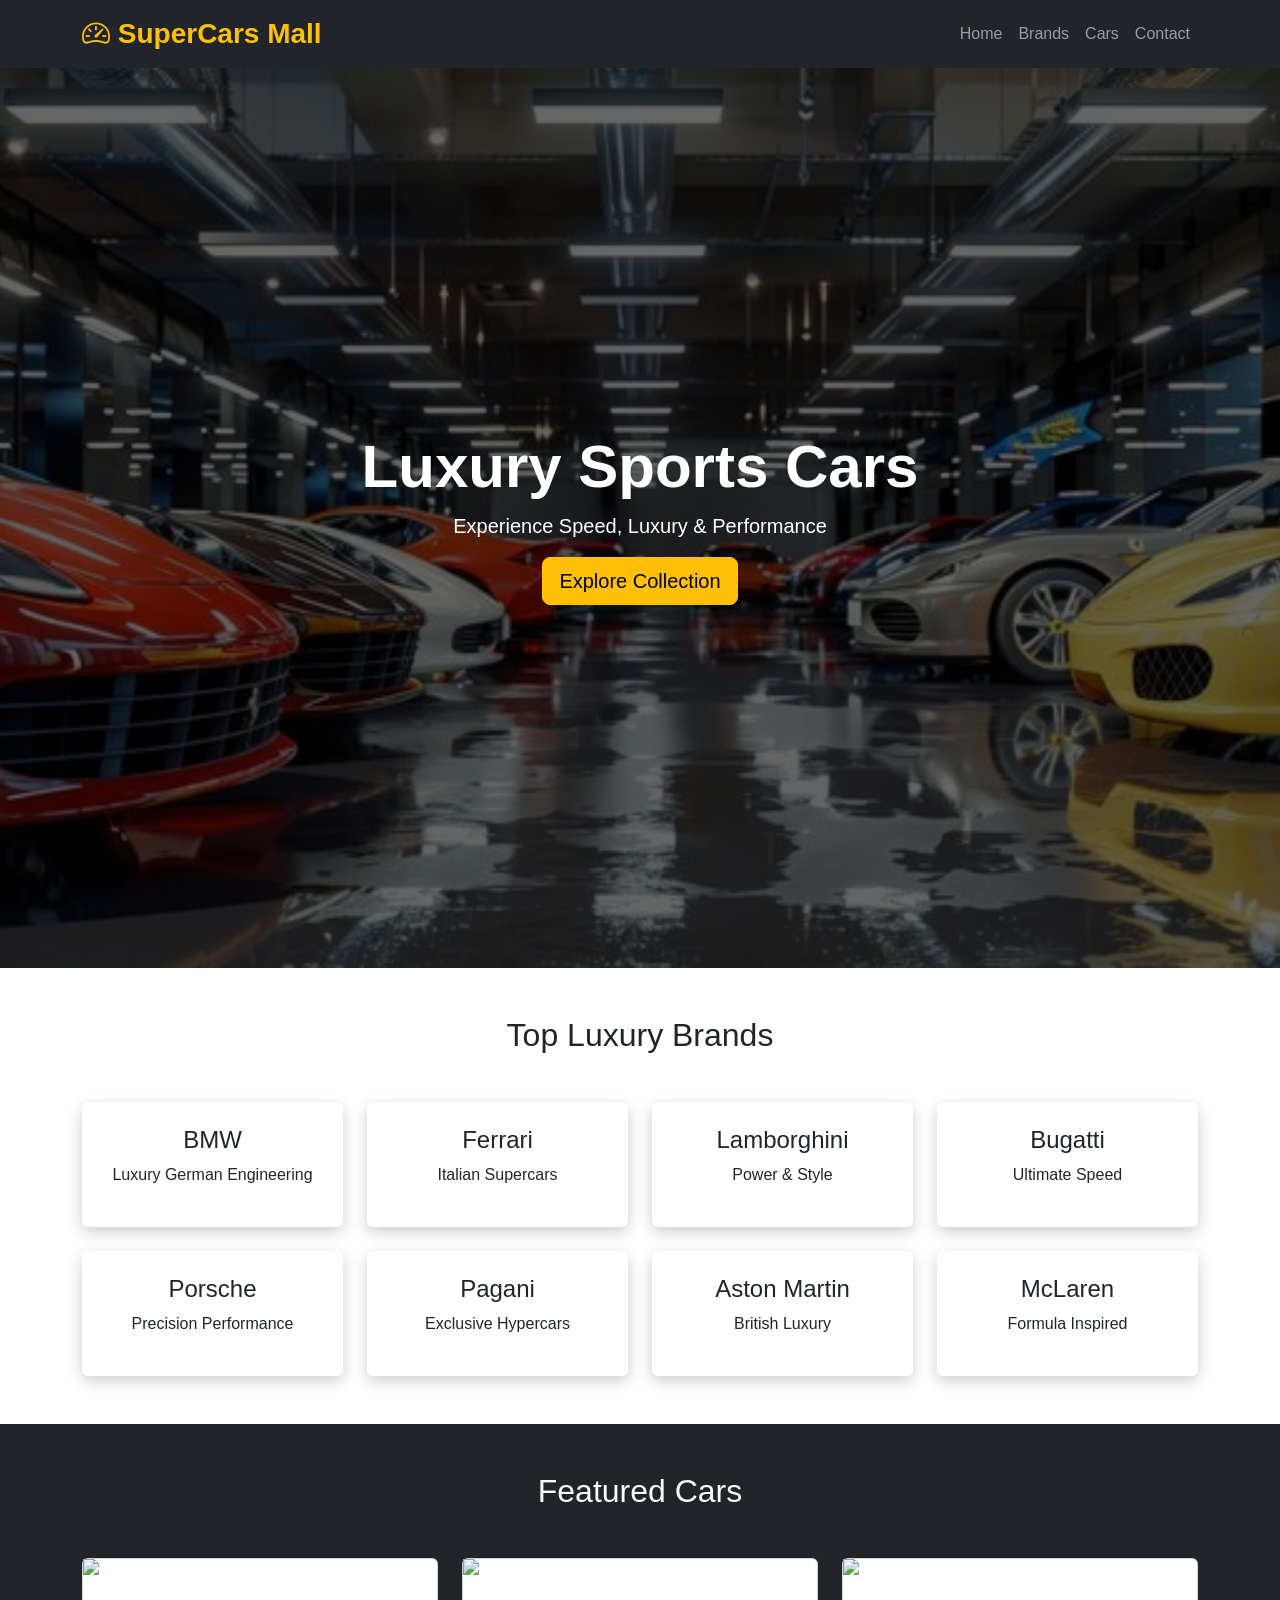
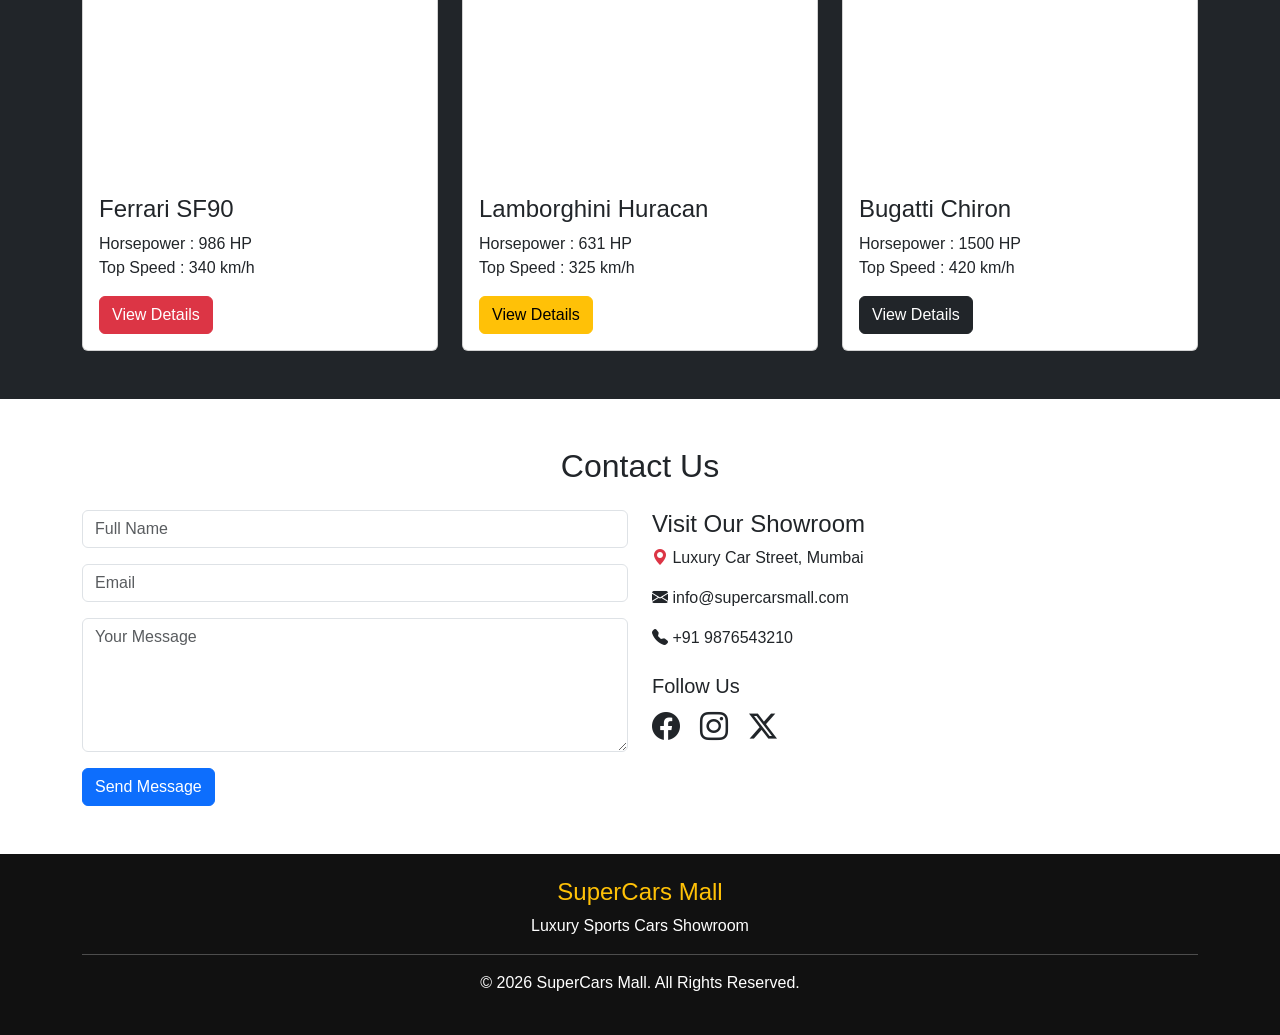
==== Hero Section/hero.html @ 74fed9cb "Add hero section and multiple navbar examples - Created a hero section for the SuperCars Mall websit" ====
<!DOCTYPE html>
<html lang="en">
<head>
    <meta charset="UTF-8">
    <meta name="viewport" content="width=device-width, initial-scale=1.0">
    <title>SuperCars Mall</title>

    <!-- Bootstrap CSS -->
    <link href="https://cdn.jsdelivr.net/npm/bootstrap@5.3.3/dist/css/bootstrap.min.css" rel="stylesheet">

    <!-- Bootstrap Icons -->
    <link rel="stylesheet" href="https://cdn.jsdelivr.net/npm/bootstrap-icons@1.11.3/font/bootstrap-icons.min.css">

    <style>
        body{
            font-family:Arial, sans-serif;
            scroll-behavior:smooth;
        }

        .hero{
            background:linear-gradient(rgba(0,0,0,.6),rgba(0,0,0,.6)),
            url('/GridLayout/image/carmall.jpg');
            background-size:cover;
            background-position:center;
            height:100vh;
            display:flex;
            align-items:center;
            color:white;
        }

        .hero h1{
            font-size:60px;
            font-weight:bold;
        }

        .brand-card{
            transition:.4s;
            border:none;
            box-shadow:0 5px 15px rgba(0,0,0,.2);
        }

        .brand-card:hover{
            transform:translateY(-10px);
            box-shadow:0 15px 30px rgba(0,0,0,.3);
        }

        .car-card img{
            height:220px;
            object-fit:cover;
        }

        .car-card{
            transition:.3s;
        }

        .car-card:hover{
            transform:scale(1.04);
        }

        footer{
            background:#111;
            color:white;
        }
    </style>

</head>
<body>

<!-- Navbar -->

<nav class="navbar navbar-expand-lg navbar-dark bg-dark sticky-top">

<div class="container">

<a class="navbar-brand fw-bold fs-3 text-warning" href="#">
<i class="bi bi-speedometer2"></i>
SuperCars Mall
</a>

<button class="navbar-toggler"
data-bs-toggle="collapse"
data-bs-target="#menu">

<span class="navbar-toggler-icon"></span>

</button>

<div class="collapse navbar-collapse" id="menu">

<ul class="navbar-nav ms-auto">

<li class="nav-item">
<a class="nav-link" href="#">Home</a>
</li>

<li class="nav-item">
<a class="nav-link" href="#brands">Brands</a>
</li>

<li class="nav-item">
<a class="nav-link" href="#cars">Cars</a>
</li>

<li class="nav-item">
<a class="nav-link" href="#contact">Contact</a>
</li>

</ul>

</div>

</div>

</nav>

<!-- Hero -->

<section class="hero">

<div class="container text-center">

<h1>Luxury Sports Cars</h1>

<p class="lead">
Experience Speed, Luxury & Performance
</p>

<a href="#brands" class="btn btn-warning btn-lg">
Explore Collection
</a>

</div>

</section>

<!-- Brands -->

<section class="py-5" id="brands">

<div class="container">

<h2 class="text-center mb-5">
Top Luxury Brands
</h2>

<div class="row g-4">

<div class="col-md-3">
<div class="card brand-card p-4 text-center">
<h4>BMW</h4>
<p>Luxury German Engineering</p>
</div>
</div>

<div class="col-md-3">
<div class="card brand-card p-4 text-center">
<h4>Ferrari</h4>
<p>Italian Supercars</p>
</div>
</div>

<div class="col-md-3">
<div class="card brand-card p-4 text-center">
<h4>Lamborghini</h4>
<p>Power & Style</p>
</div>
</div>

<div class="col-md-3">
<div class="card brand-card p-4 text-center">
<h4>Bugatti</h4>
<p>Ultimate Speed</p>
</div>
</div>

<div class="col-md-3">
<div class="card brand-card p-4 text-center">
<h4>Porsche</h4>
<p>Precision Performance</p>
</div>
</div>

<div class="col-md-3">
<div class="card brand-card p-4 text-center">
<h4>Pagani</h4>
<p>Exclusive Hypercars</p>
</div>
</div>

<div class="col-md-3">
<div class="card brand-card p-4 text-center">
<h4>Aston Martin</h4>
<p>British Luxury</p>
</div>
</div>

<div class="col-md-3">
<div class="card brand-card p-4 text-center">
<h4>McLaren</h4>
<p>Formula Inspired</p>
</div>
</div>

</div>

</div>

</section>

<!-- Featured Cars -->

<section class="bg-dark text-light py-5" id="cars">

<div class="container">

<h2 class="text-center mb-5">
Featured Cars
</h2>

<div class="row g-4">

<div class="col-lg-4">

<div class="card car-card">

<img src="https://images.unsplash.com/photo-1503376780353-7e6692767b70?auto=format&fit=crop&w=800&q=80">

<div class="card-body">

<h4>Ferrari SF90</h4>

<p>

Horsepower : 986 HP<br>

Top Speed : 340 km/h

</p>

<button class="btn btn-danger">
View Details
</button>

</div>

</div>

</div>

<div class="col-lg-4">

<div class="card car-card">

<img src="https://images.unsplash.com/photo-1549399542-7e3f8b79c341?auto=format&fit=crop&w=800&q=80">

<div class="card-body">

<h4>Lamborghini Huracan</h4>

<p>

Horsepower : 631 HP<br>

Top Speed : 325 km/h

</p>

<button class="btn btn-warning">
View Details
</button>

</div>

</div>

</div>

<div class="col-lg-4">

<div class="card car-card">

<img src="https://images.unsplash.com/photo-1553440569-bcc63803a83d?auto=format&fit=crop&w=800&q=80">

<div class="card-body">

<h4>Bugatti Chiron</h4>

<p>

Horsepower : 1500 HP<br>

Top Speed : 420 km/h

</p>

<button class="btn btn-dark">
View Details
</button>

</div>

</div>

</div>

</div>

</div>

</section>

<!-- Contact -->

<section class="py-5" id="contact">

<div class="container">

<h2 class="text-center mb-4">
Contact Us
</h2>

<div class="row">

<div class="col-md-6">

<input class="form-control mb-3" placeholder="Full Name">

<input class="form-control mb-3" placeholder="Email">

<textarea class="form-control mb-3" rows="5"
placeholder="Your Message"></textarea>

<button class="btn btn-primary">
Send Message
</button>

</div>

<div class="col-md-6">

<h4>Visit Our Showroom</h4>

<p>

<i class="bi bi-geo-alt-fill text-danger"></i>

Luxury Car Street, Mumbai

</p>

<p>

<i class="bi bi-envelope-fill"></i>

info@supercarsmall.com

</p>

<p>

<i class="bi bi-telephone-fill"></i>

+91 9876543210

</p>

<h5 class="mt-4">
Follow Us
</h5>

<i class="bi bi-facebook fs-3 me-3"></i>

<i class="bi bi-instagram fs-3 me-3"></i>

<i class="bi bi-twitter-x fs-3"></i>

</div>

</div>

</div>

</section>

<!-- Footer -->

<footer class="py-4">

<div class="container text-center">

<h4 class="text-warning">
SuperCars Mall
</h4>

<p>

Luxury Sports Cars Showroom

</p>

<hr>

<p>

© 2026 SuperCars Mall. All Rights Reserved.

</p>

</div>

</footer>

<script src="https://cdn.jsdelivr.net/npm/bootstrap@5.3.3/dist/js/bootstrap.bundle.min.js"></script>

</body>
</html>
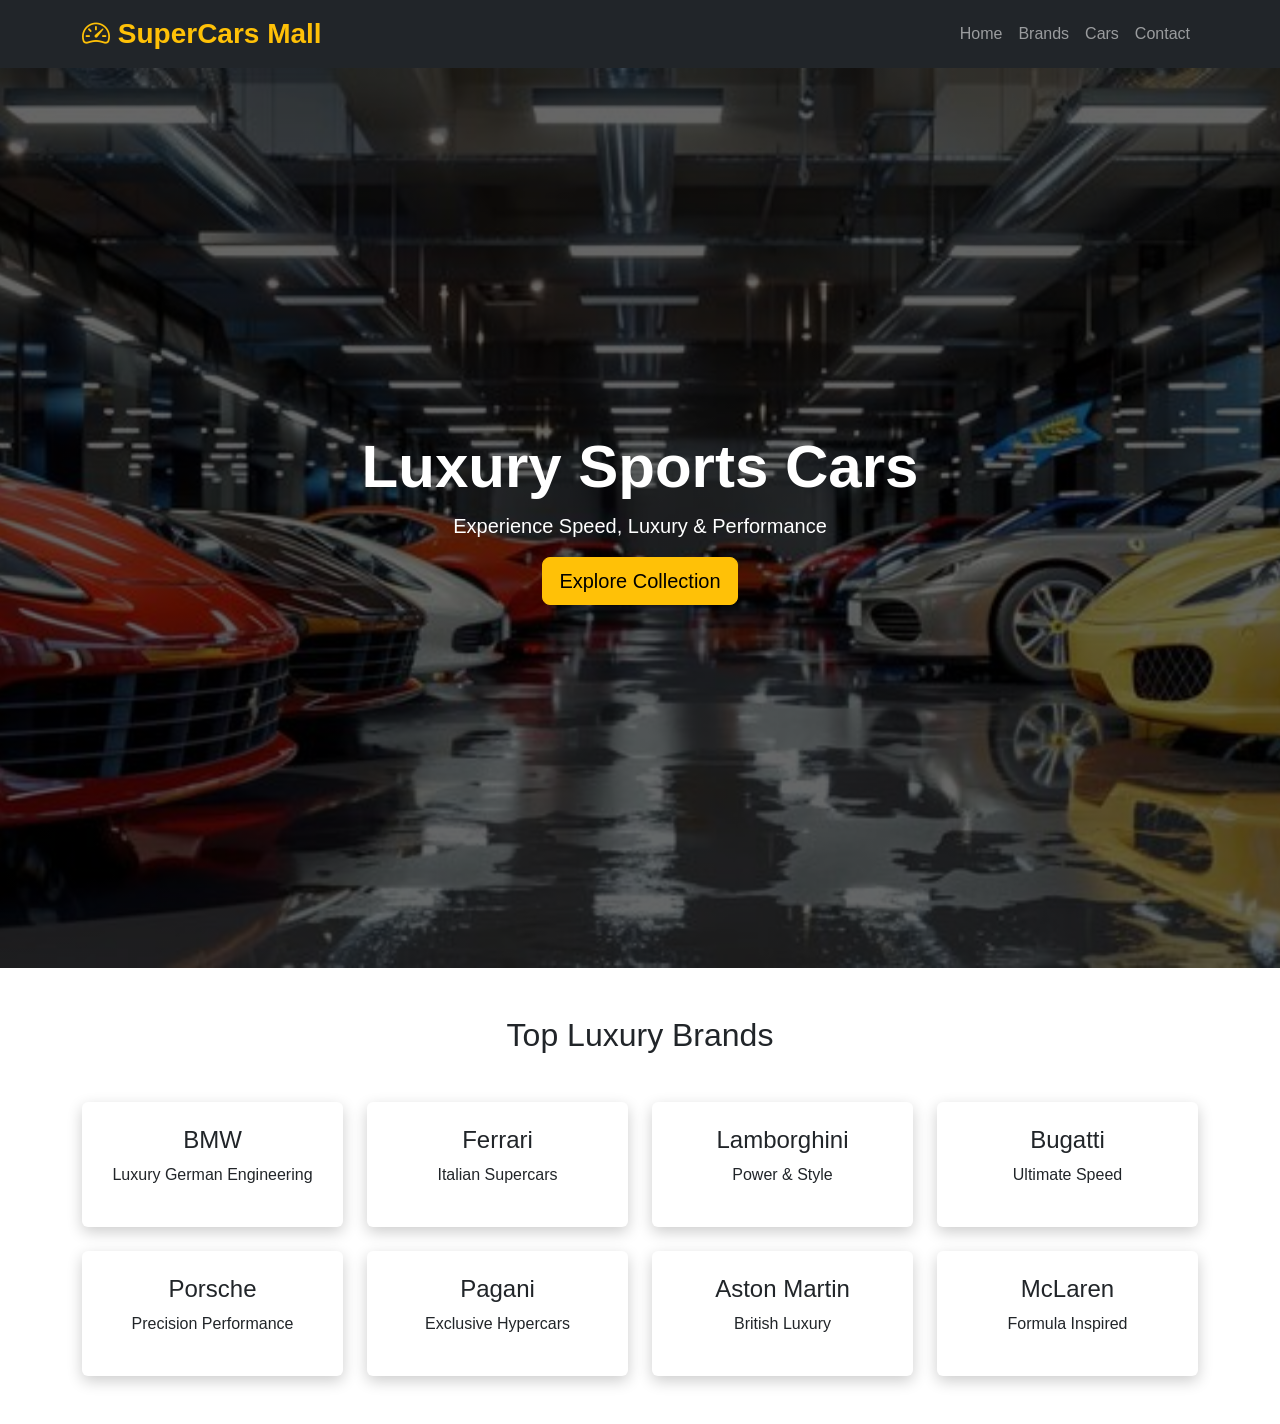
==== commit 1a109cd7: "Remove Featured Cars and Contact sections from hero.html" ====
--- a/Hero Section/hero.html
+++ b/Hero Section/hero.html
@@ -207,210 +207,6 @@
 
 </section>
 
-<!-- Featured Cars -->
-
-<section class="bg-dark text-light py-5" id="cars">
-
-<div class="container">
-
-<h2 class="text-center mb-5">
-Featured Cars
-</h2>
-
-<div class="row g-4">
-
-<div class="col-lg-4">
-
-<div class="card car-card">
-
-<img src="https://images.unsplash.com/photo-1503376780353-7e6692767b70?auto=format&fit=crop&w=800&q=80">
-
-<div class="card-body">
-
-<h4>Ferrari SF90</h4>
-
-<p>
-
-Horsepower : 986 HP<br>
-
-Top Speed : 340 km/h
-
-</p>
-
-<button class="btn btn-danger">
-View Details
-</button>
-
-</div>
-
-</div>
-
-</div>
-
-<div class="col-lg-4">
-
-<div class="card car-card">
-
-<img src="https://images.unsplash.com/photo-1549399542-7e3f8b79c341?auto=format&fit=crop&w=800&q=80">
-
-<div class="card-body">
-
-<h4>Lamborghini Huracan</h4>
-
-<p>
-
-Horsepower : 631 HP<br>
-
-Top Speed : 325 km/h
-
-</p>
-
-<button class="btn btn-warning">
-View Details
-</button>
-
-</div>
-
-</div>
-
-</div>
-
-<div class="col-lg-4">
-
-<div class="card car-card">
-
-<img src="https://images.unsplash.com/photo-1553440569-bcc63803a83d?auto=format&fit=crop&w=800&q=80">
-
-<div class="card-body">
-
-<h4>Bugatti Chiron</h4>
-
-<p>
-
-Horsepower : 1500 HP<br>
-
-Top Speed : 420 km/h
-
-</p>
-
-<button class="btn btn-dark">
-View Details
-</button>
-
-</div>
-
-</div>
-
-</div>
-
-</div>
-
-</div>
-
-</section>
-
-<!-- Contact -->
-
-<section class="py-5" id="contact">
-
-<div class="container">
-
-<h2 class="text-center mb-4">
-Contact Us
-</h2>
-
-<div class="row">
-
-<div class="col-md-6">
-
-<input class="form-control mb-3" placeholder="Full Name">
-
-<input class="form-control mb-3" placeholder="Email">
-
-<textarea class="form-control mb-3" rows="5"
-placeholder="Your Message"></textarea>
-
-<button class="btn btn-primary">
-Send Message
-</button>
-
-</div>
-
-<div class="col-md-6">
-
-<h4>Visit Our Showroom</h4>
-
-<p>
-
-<i class="bi bi-geo-alt-fill text-danger"></i>
-
-Luxury Car Street, Mumbai
-
-</p>
-
-<p>
-
-<i class="bi bi-envelope-fill"></i>
-
-info@supercarsmall.com
-
-</p>
-
-<p>
-
-<i class="bi bi-telephone-fill"></i>
-
-+91 9876543210
-
-</p>
-
-<h5 class="mt-4">
-Follow Us
-</h5>
-
-<i class="bi bi-facebook fs-3 me-3"></i>
-
-<i class="bi bi-instagram fs-3 me-3"></i>
-
-<i class="bi bi-twitter-x fs-3"></i>
-
-</div>
-
-</div>
-
-</div>
-
-</section>
-
-<!-- Footer -->
-
-<footer class="py-4">
-
-<div class="container text-center">
-
-<h4 class="text-warning">
-SuperCars Mall
-</h4>
-
-<p>
-
-Luxury Sports Cars Showroom
-
-</p>
-
-<hr>
-
-<p>
-
-© 2026 SuperCars Mall. All Rights Reserved.
-
-</p>
-
-</div>
-
-</footer>
-
-<script src="https://cdn.jsdelivr.net/npm/bootstrap@5.3.3/dist/js/bootstrap.bundle.min.js"></script>
 
 </body>
 </html>
